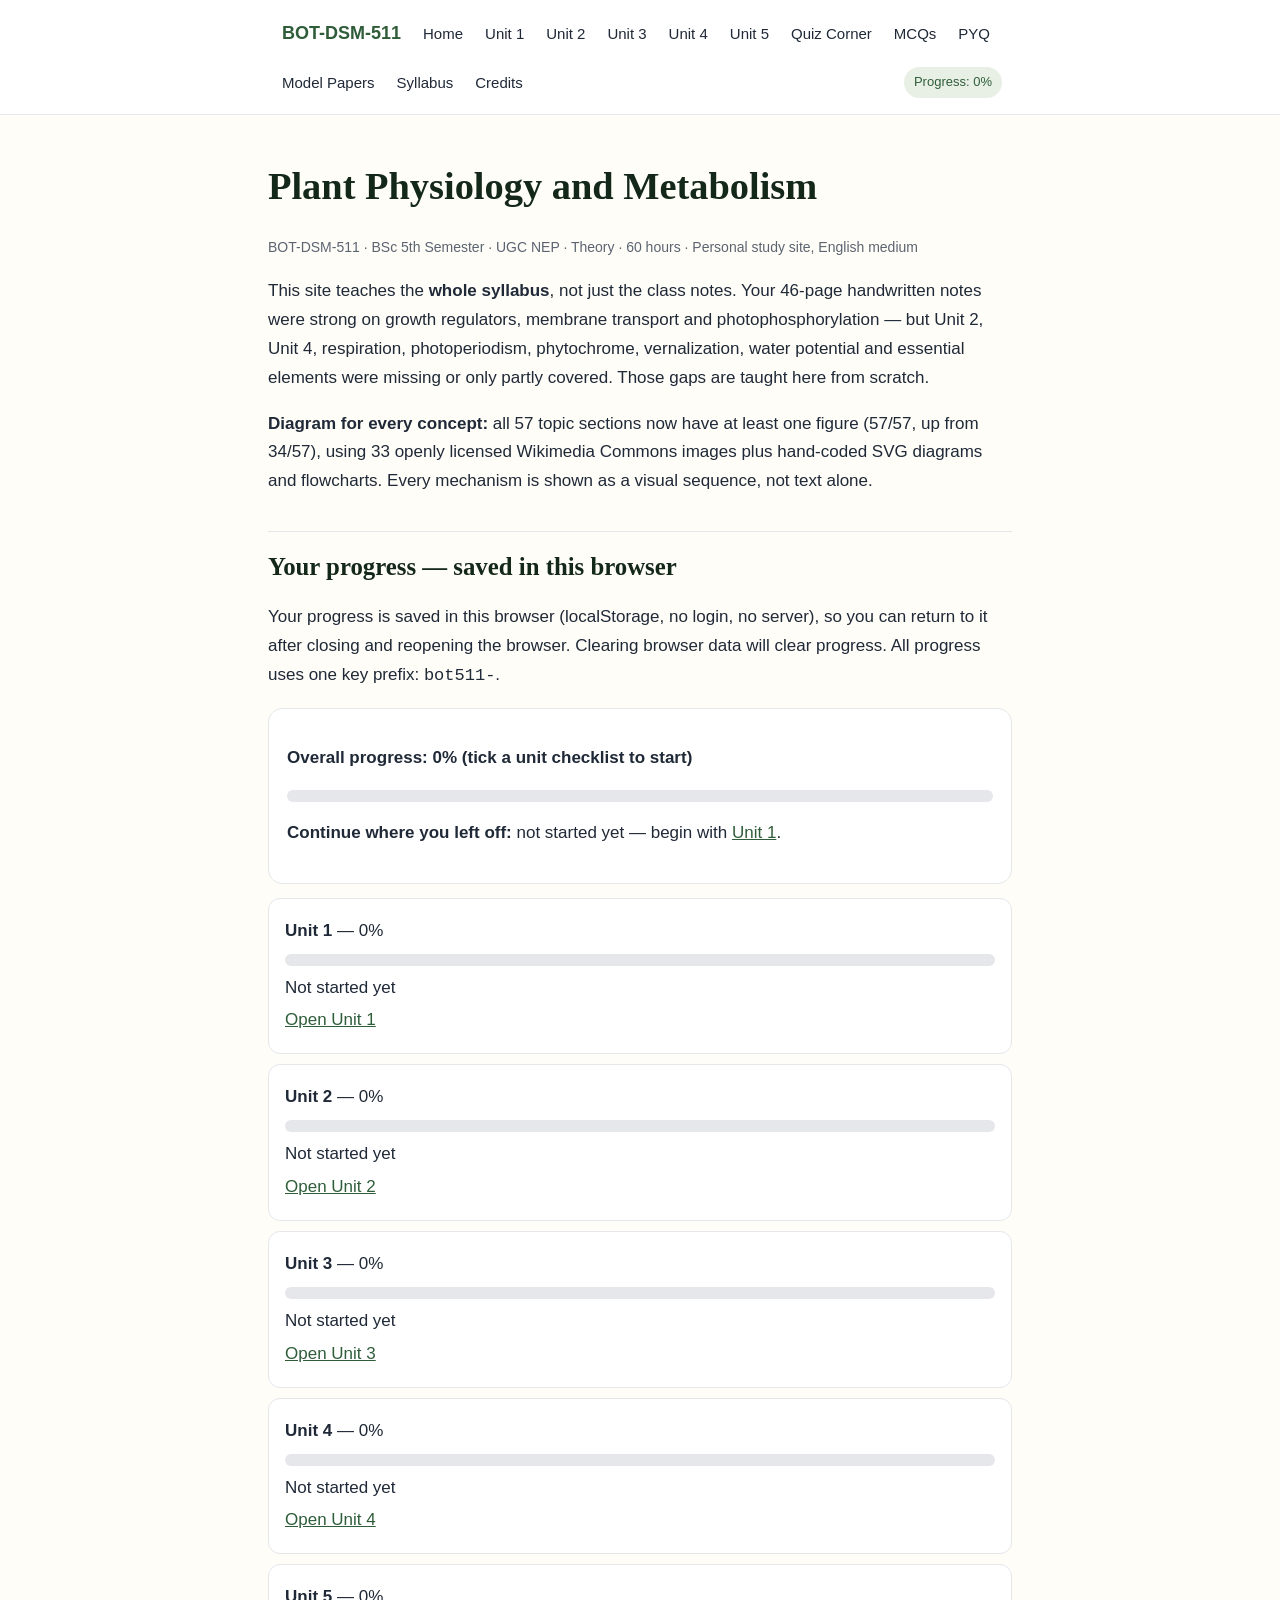
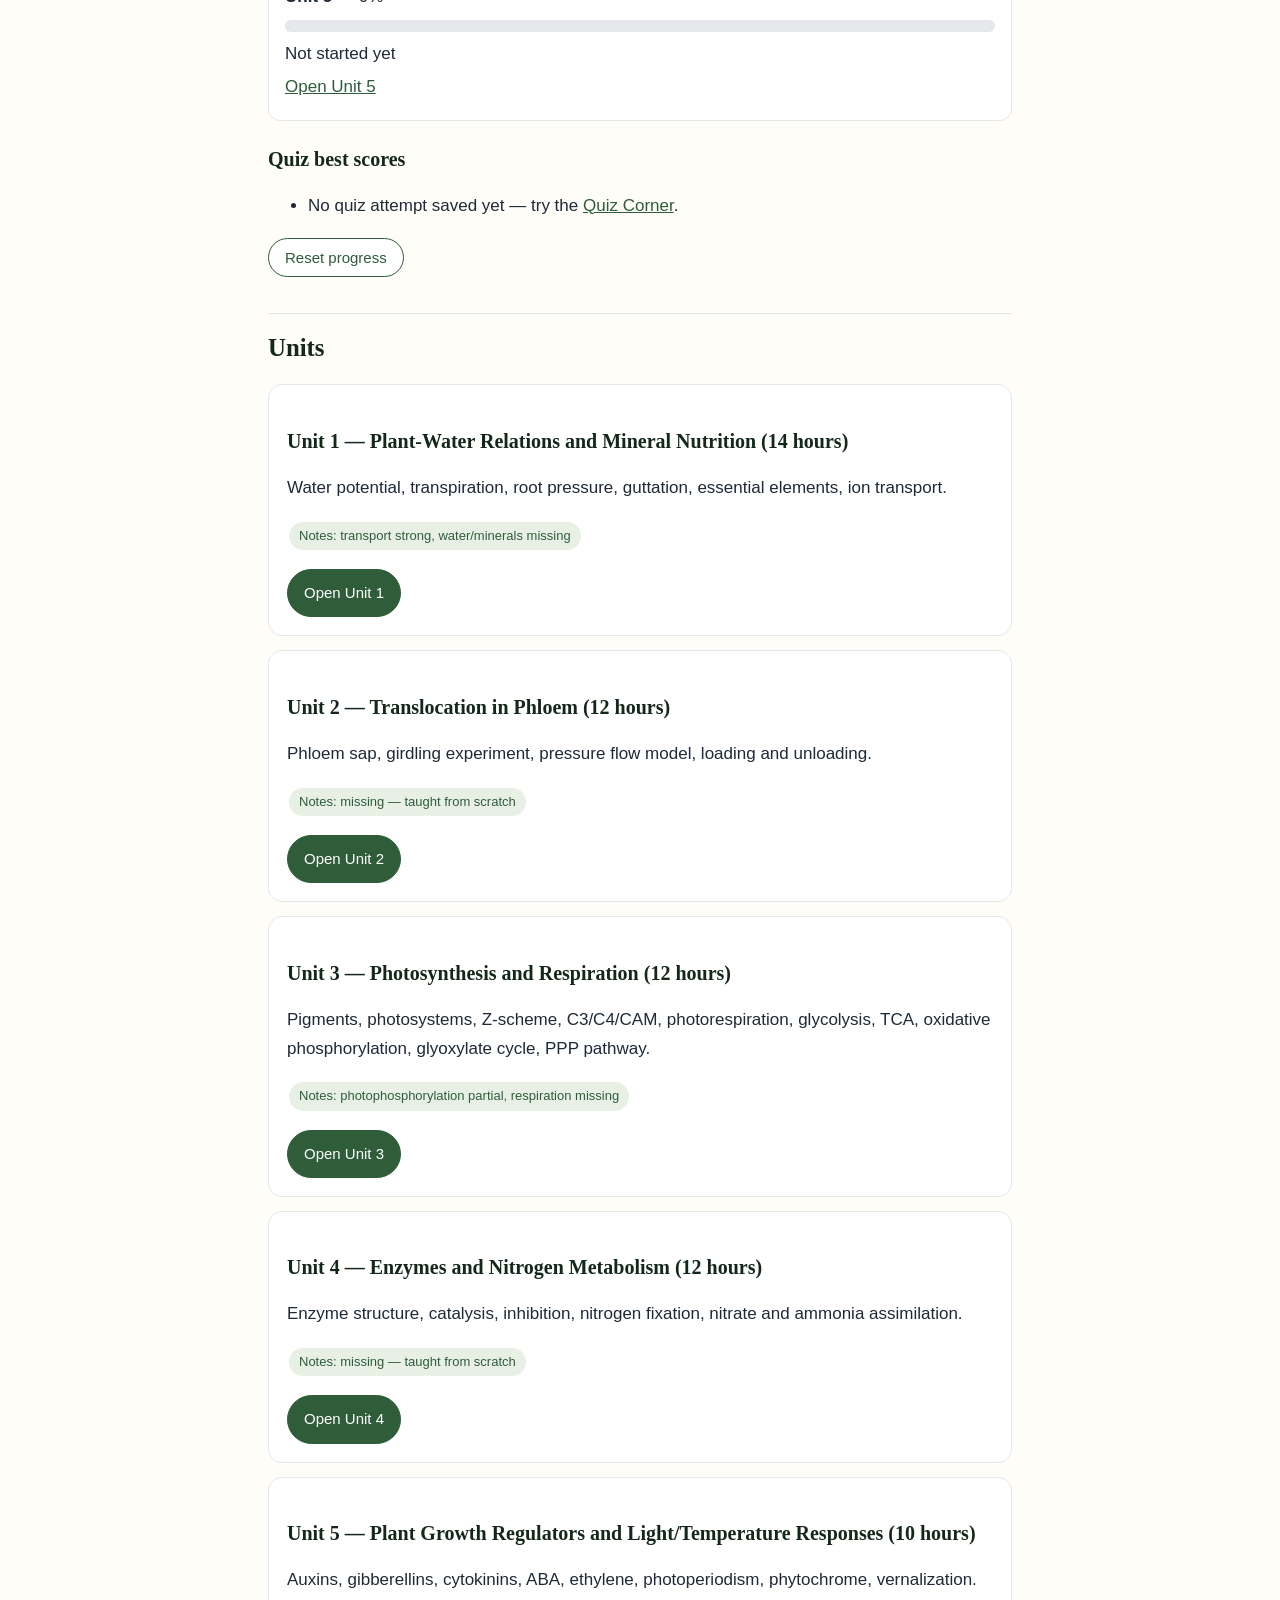
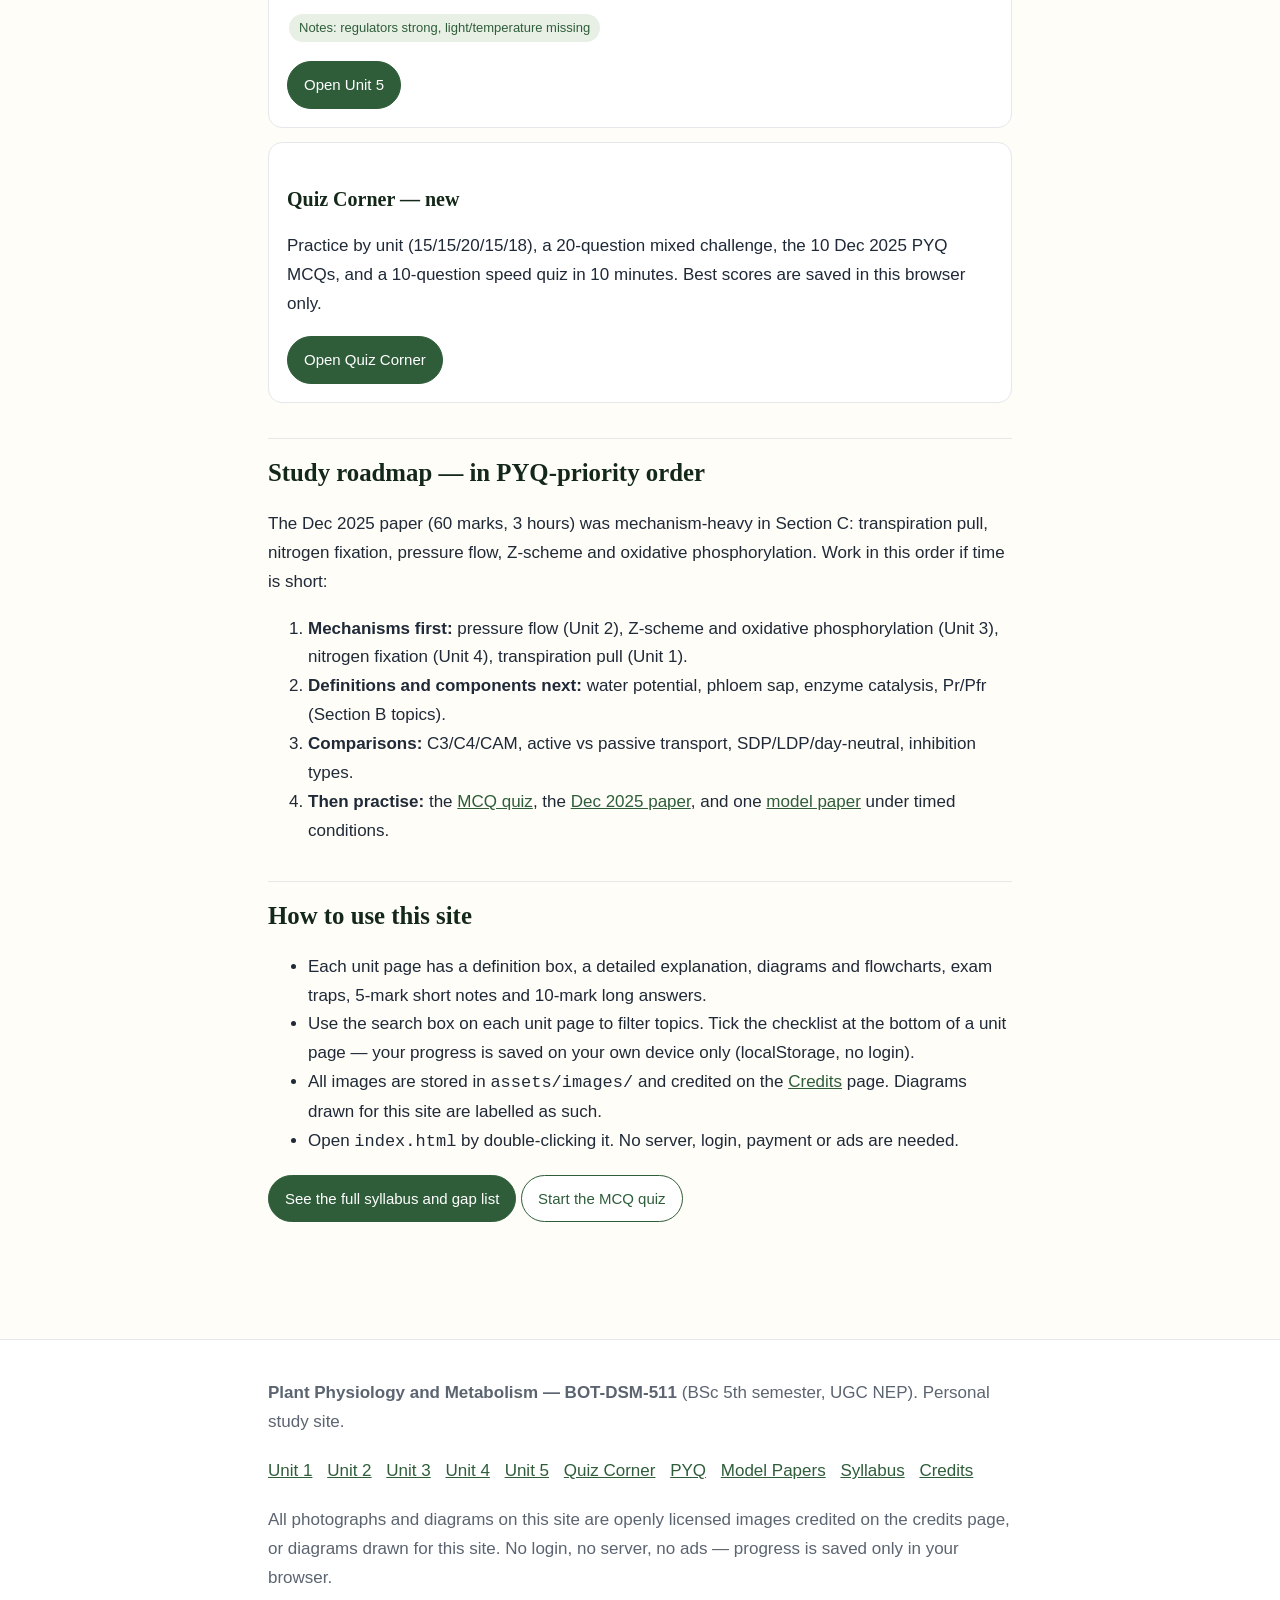
==== bot/index.html @ fbeeac56 "Botany Theory Upload" ====
<!DOCTYPE html><html lang="en"><head><meta charset="utf-8"><meta name="viewport" content="width=device-width,initial-scale=1">
<title>Plant Physiology and Metabolism — BOT-DSM-511</title><link rel="stylesheet" href="assets/css/style.css"></head>
<body><header class="site"><nav class="nav"><a class="brand" href="index.html">BOT-DSM-511</a><a href="index.html">Home</a><a href="units/unit1.html">Unit 1</a><a href="units/unit2.html">Unit 2</a><a href="units/unit3.html">Unit 3</a><a href="units/unit4.html">Unit 4</a><a href="units/unit5.html">Unit 5</a><a href="quiz.html">Quiz Corner</a><a href="mcq.html">MCQs</a><a href="pyq.html">PYQ</a><a href="model-papers.html">Model Papers</a><a href="syllabus.html">Syllabus</a><a href="credits.html">Credits</a><span class="header-progress" id="headerProgress">Progress: 0%</span></nav></header>
<main>
<h1>Plant Physiology and Metabolism</h1>
<p class="small">BOT-DSM-511 &middot; BSc 5th Semester &middot; UGC NEP &middot; Theory &middot; 60 hours &middot; Personal study site, English medium</p>
<p>This site teaches the <strong>whole syllabus</strong>, not just the class notes. Your 46-page handwritten notes were strong on growth regulators, membrane transport and photophosphorylation — but Unit 2, Unit 4, respiration, photoperiodism, phytochrome, vernalization, water potential and essential elements were missing or only partly covered. Those gaps are taught here from scratch.</p><p><strong>Diagram for every concept:</strong> all 57 topic sections now have at least one figure (57/57, up from 34/57), using 33 openly licensed Wikimedia Commons images plus hand-coded SVG diagrams and flowcharts. Every mechanism is shown as a visual sequence, not text alone.</p>
<h2>Your progress — saved in this browser</h2>
<p>Your progress is saved in this browser (localStorage, no login, no server), so you can return to it after closing and reopening the browser. Clearing browser data will clear progress. All progress uses one key prefix: <code>bot511-</code>.</p>
<div class="card"><p><strong>Overall progress: <span id="overallPct">0%</span></strong></p><div class="progress-bar"><span id="overallBar" style="width:0%"></span></div><div id="continueBox"><p>Continue where you left off: not started yet.</p></div></div>
<div class="unit-progress" data-unit-progress="unit1"><p><strong>Unit 1</strong> — <span class="unit-pct">0%</span></p><div class="progress-bar"><span style="width:0%"></span></div><p class="unit-count">Not started yet</p><p><a href="units/unit1.html">Open Unit 1</a></p></div>
<div class="unit-progress" data-unit-progress="unit2"><p><strong>Unit 2</strong> — <span class="unit-pct">0%</span></p><div class="progress-bar"><span style="width:0%"></span></div><p class="unit-count">Not started yet</p><p><a href="units/unit2.html">Open Unit 2</a></p></div>
<div class="unit-progress" data-unit-progress="unit3"><p><strong>Unit 3</strong> — <span class="unit-pct">0%</span></p><div class="progress-bar"><span style="width:0%"></span></div><p class="unit-count">Not started yet</p><p><a href="units/unit3.html">Open Unit 3</a></p></div>
<div class="unit-progress" data-unit-progress="unit4"><p><strong>Unit 4</strong> — <span class="unit-pct">0%</span></p><div class="progress-bar"><span style="width:0%"></span></div><p class="unit-count">Not started yet</p><p><a href="units/unit4.html">Open Unit 4</a></p></div>
<div class="unit-progress" data-unit-progress="unit5"><p><strong>Unit 5</strong> — <span class="unit-pct">0%</span></p><div class="progress-bar"><span style="width:0%"></span></div><p class="unit-count">Not started yet</p><p><a href="units/unit5.html">Open Unit 5</a></p></div>
<h3>Quiz best scores</h3><ul id="quizProgressHome"><li>No quiz attempt saved yet.</li></ul>
<p><button class="btn secondary" type="button" data-reset-progress>Reset progress</button></p>
<h2>Units</h2>
<div class="card"><h3>Unit 1 — Plant-Water Relations and Mineral Nutrition (14 hours)</h3><p>Water potential, transpiration, root pressure, guttation, essential elements, ion transport.</p><p><span class="pill">Notes: transport strong, water/minerals missing</span></p><a class="btn" href="units/unit1.html">Open Unit 1</a></div>
<div class="card"><h3>Unit 2 — Translocation in Phloem (12 hours)</h3><p>Phloem sap, girdling experiment, pressure flow model, loading and unloading.</p><p><span class="pill">Notes: missing — taught from scratch</span></p><a class="btn" href="units/unit2.html">Open Unit 2</a></div>
<div class="card"><h3>Unit 3 — Photosynthesis and Respiration (12 hours)</h3><p>Pigments, photosystems, Z-scheme, C3/C4/CAM, photorespiration, glycolysis, TCA, oxidative phosphorylation, glyoxylate cycle, PPP pathway.</p><p><span class="pill">Notes: photophosphorylation partial, respiration missing</span></p><a class="btn" href="units/unit3.html">Open Unit 3</a></div>
<div class="card"><h3>Unit 4 — Enzymes and Nitrogen Metabolism (12 hours)</h3><p>Enzyme structure, catalysis, inhibition, nitrogen fixation, nitrate and ammonia assimilation.</p><p><span class="pill">Notes: missing — taught from scratch</span></p><a class="btn" href="units/unit4.html">Open Unit 4</a></div>
<div class="card"><h3>Unit 5 — Plant Growth Regulators and Light/Temperature Responses (10 hours)</h3><p>Auxins, gibberellins, cytokinins, ABA, ethylene, photoperiodism, phytochrome, vernalization.</p><p><span class="pill">Notes: regulators strong, light/temperature missing</span></p><a class="btn" href="units/unit5.html">Open Unit 5</a></div>
<div class="card"><h3>Quiz Corner — new</h3><p>Practice by unit (15/15/20/15/18), a 20-question mixed challenge, the 10 Dec 2025 PYQ MCQs, and a 10-question speed quiz in 10 minutes. Best scores are saved in this browser only.</p><a class="btn" href="quiz.html">Open Quiz Corner</a></div><h2>Study roadmap — in PYQ-priority order</h2>
<p>The Dec 2025 paper (60 marks, 3 hours) was mechanism-heavy in Section C: transpiration pull, nitrogen fixation, pressure flow, Z-scheme and oxidative phosphorylation. Work in this order if time is short:</p>
<ol>
<li><strong>Mechanisms first:</strong> pressure flow (Unit 2), Z-scheme and oxidative phosphorylation (Unit 3), nitrogen fixation (Unit 4), transpiration pull (Unit 1).</li>
<li><strong>Definitions and components next:</strong> water potential, phloem sap, enzyme catalysis, Pr/Pfr (Section B topics).</li>
<li><strong>Comparisons:</strong> C3/C4/CAM, active vs passive transport, SDP/LDP/day-neutral, inhibition types.</li>
<li><strong>Then practise:</strong> the <a href="mcq.html">MCQ quiz</a>, the <a href="pyq.html">Dec 2025 paper</a>, and one <a href="model-papers.html">model paper</a> under timed conditions.</li>
</ol>
<h2>How to use this site</h2>
<ul>
<li>Each unit page has a definition box, a detailed explanation, diagrams and flowcharts, exam traps, 5-mark short notes and 10-mark long answers.</li>
<li>Use the search box on each unit page to filter topics. Tick the checklist at the bottom of a unit page — your progress is saved on your own device only (localStorage, no login).</li>
<li>All images are stored in <code>assets/images/</code> and credited on the <a href="credits.html">Credits</a> page. Diagrams drawn for this site are labelled as such.</li>
<li>Open <code>index.html</code> by double-clicking it. No server, login, payment or ads are needed.</li>
</ul>
<p><a class="btn" href="syllabus.html">See the full syllabus and gap list</a> <a class="btn secondary" href="mcq.html">Start the MCQ quiz</a></p>
</main><footer class="site"><div class="footer-inner"><p><strong>Plant Physiology and Metabolism — BOT-DSM-511</strong> (BSc 5th semester, UGC NEP). Personal study site.</p><p><a href="units/unit1.html">Unit 1</a> <a href="units/unit2.html">Unit 2</a> <a href="units/unit3.html">Unit 3</a> <a href="units/unit4.html">Unit 4</a> <a href="units/unit5.html">Unit 5</a> <a href="quiz.html">Quiz Corner</a> <a href="pyq.html">PYQ</a> <a href="model-papers.html">Model Papers</a> <a href="syllabus.html">Syllabus</a> <a href="credits.html">Credits</a></p><p>All photographs and diagrams on this site are openly licensed images credited on the credits page, or diagrams drawn for this site. No login, no server, no ads — progress is saved only in your browser.</p></div></footer><button id="topBtn" class="btn">Back to top</button><script src="assets/js/main.js"></script></body></html>
---- bot/assets/css/style.css ----
/* Plant Physiology and Metabolism — BOT-DSM-511. Plain-CSS fallback: readable without any CDN. */
:root{--ink:#1f2937;--muted:#5b6470;--line:#e5e7eb;--paper:#fffdf8;--green:#2f5d3a;--green2:#e8f0e6;--accent:#b45309;--radius:14px}
*{box-sizing:border-box}
html{scroll-behavior:smooth}
body{margin:0;background:var(--paper);color:var(--ink);font-family:Georgia,serif;font-size:17px;line-height:1.75}
body,button,input{font-family:Georgia,serif}
header.site{position:sticky;top:0;z-index:20;background:#fff;border-bottom:1px solid var(--line)}
.nav{max-width:760px;margin:0 auto;padding:12px 18px;display:flex;gap:14px;align-items:center;flex-wrap:wrap}
.nav a{color:var(--ink);text-decoration:none;font-family:Arial,Helvetica,sans-serif;font-size:15px}
.nav a.brand{font-weight:700;color:var(--green);font-size:18px}
.nav a:hover{text-decoration:underline}
main{max-width:760px;margin:0 auto;padding:22px 18px 80px}
h1,h2,h3{font-family:Georgia,serif;line-height:1.25;color:#14281a}
h1{font-size:2rem} h2{font-size:1.55rem;margin-top:2.2rem;border-top:1px solid var(--line);padding-top:1.2rem} h3{font-size:1.25rem;margin-top:1.6rem}
p,li{font-family:Arial,Helvetica,sans-serif;font-size:17px;line-height:1.7}
a{color:var(--green)}
.card{border:1px solid var(--line);border-radius:var(--radius);padding:18px;background:#fff;margin:14px 0}
.def{border-left:5px solid var(--green);background:var(--green2);padding:14px 18px;border-radius:0 12px 12px 0}
.trap{background:#fef3c7;border:1px solid #fcd34d;border-radius:12px;padding:14px 18px}
.flow{display:flex;flex-direction:column;gap:0;margin:16px 0}
.flow-step{border:1px solid var(--line);background:#fff;border-radius:10px;padding:12px 14px;position:relative}
.flow-arrow{text-align:center;color:var(--green);font-weight:700;line-height:1.2}
table{width:100%;border-collapse:collapse;margin:14px 0;font-family:Arial,Helvetica,sans-serif;font-size:15px;line-height:1.5}
@media(max-width:600px){table{display:block;overflow-x:auto}}
th,td{border:1px solid var(--line);padding:9px;text-align:left;vertical-align:top}
th{background:var(--green2)}
figure{margin:20px 0} figure img,figure svg{width:100%;height:auto;border:1px solid var(--line);border-radius:12px;background:#fff}
figcaption{font-family:Arial,Helvetica,sans-serif;font-size:14px;color:var(--muted);margin-top:8px;line-height:1.5}
button,.btn{display:inline-block;border:1px solid var(--green);background:var(--green);color:#fff;padding:10px 16px;border-radius:999px;cursor:pointer;font-family:Arial,Helvetica,sans-serif;font-size:15px;text-decoration:none}
button.secondary,.btn.secondary{background:#fff;color:var(--green)}
.quiz-q,.key{border:1px solid var(--line);border-radius:12px;padding:16px;background:#fff;margin:14px 0}
.answer{display:none;margin-top:12px;padding:12px;background:var(--green2);border-radius:10px}
.answer.open{display:block}
.opt{width:100%;text-align:left;background:#fff;color:var(--ink);border:1px solid var(--line);margin:6px 0}
.opt:hover{border-color:var(--green)}
.searchbox{width:100%;padding:12px;border:1px solid var(--line);border-radius:10px;font-size:16px}
.toc{background:#fff;border:1px solid var(--line);border-radius:12px;padding:14px 18px}
.toc a{display:block;padding:3px 0}
.small{font-size:14px;color:var(--muted);font-family:Arial,Helvetica,sans-serif}
.pill{display:inline-block;background:var(--green2);color:var(--green);border-radius:999px;padding:3px 10px;font-family:Arial,Helvetica,sans-serif;font-size:13px;margin:2px}
#topBtn{position:fixed;right:16px;bottom:16px;display:none}
.checklist label{display:block;padding:6px 0;font-family:Arial,Helvetica,sans-serif}
@media(min-width:900px){main{max-width:780px} h1{font-size:2.4rem} body{font-size:18px}}
@media print{header.site,#topBtn,.searchbox{display:none} main{max-width:100%}}

/* --- Rebuild: mobile-first responsive, header/footer, progress --- */
html,body{overflow-x:hidden}
img,svg,video{max-width:100%;height:auto}
figure svg text{font-family:Arial,Helvetica,sans-serif}
table{display:block;overflow-x:auto;width:100%}
table table{display:table}
.nav{row-gap:8px}
.nav a{padding:6px 4px}
.header-progress{margin-left:auto;font-family:Arial,Helvetica,sans-serif;font-size:13px;background:var(--green2);color:var(--green);border-radius:999px;padding:4px 10px;white-space:nowrap}
footer.site{border-top:1px solid var(--line);background:#fff;margin-top:20px}
.footer-inner{max-width:780px;margin:0 auto;padding:22px 18px 40px;font-family:Arial,Helvetica,sans-serif;font-size:14px;line-height:1.6;color:var(--muted)}
.footer-inner a{margin-right:10px;display:inline-block;padding:3px 0}
.progress-bar{height:12px;background:var(--line);border-radius:999px;overflow:hidden;margin:8px 0}
.progress-bar > span{display:block;height:100%;background:var(--green);border-radius:999px}
.unit-progress{border:1px solid var(--line);border-radius:12px;padding:14px 16px;background:#fff;margin:10px 0}
.unit-progress p{margin:4px 0}
.opt{width:100%;min-height:48px}
.quiz-opt.correct{border-color:#2f5d3a;border-width:2px;background:#e8f0e6}
.quiz-opt.wrong{border-color:#b45309;border-width:2px;background:#fef3c7}
@media(max-width:600px){
  main{padding:16px 14px 60px}
  h1{font-size:1.6rem} h2{font-size:1.3rem} h3{font-size:1.15rem}
  body,p,li{font-size:17px}
  .nav{padding:10px 14px}
  .nav a.brand{width:100%}
  .header-progress{margin-left:0}
  .btn,button.btn{display:block;width:100%;text-align:center;margin:8px 0}
  .opt{font-size:16px;padding:12px 14px}
  figure{margin:16px 0}
  .footer-inner{padding:18px 14px 36px}
}
@media(min-width:900px){.footer-inner{max-width:780px}}
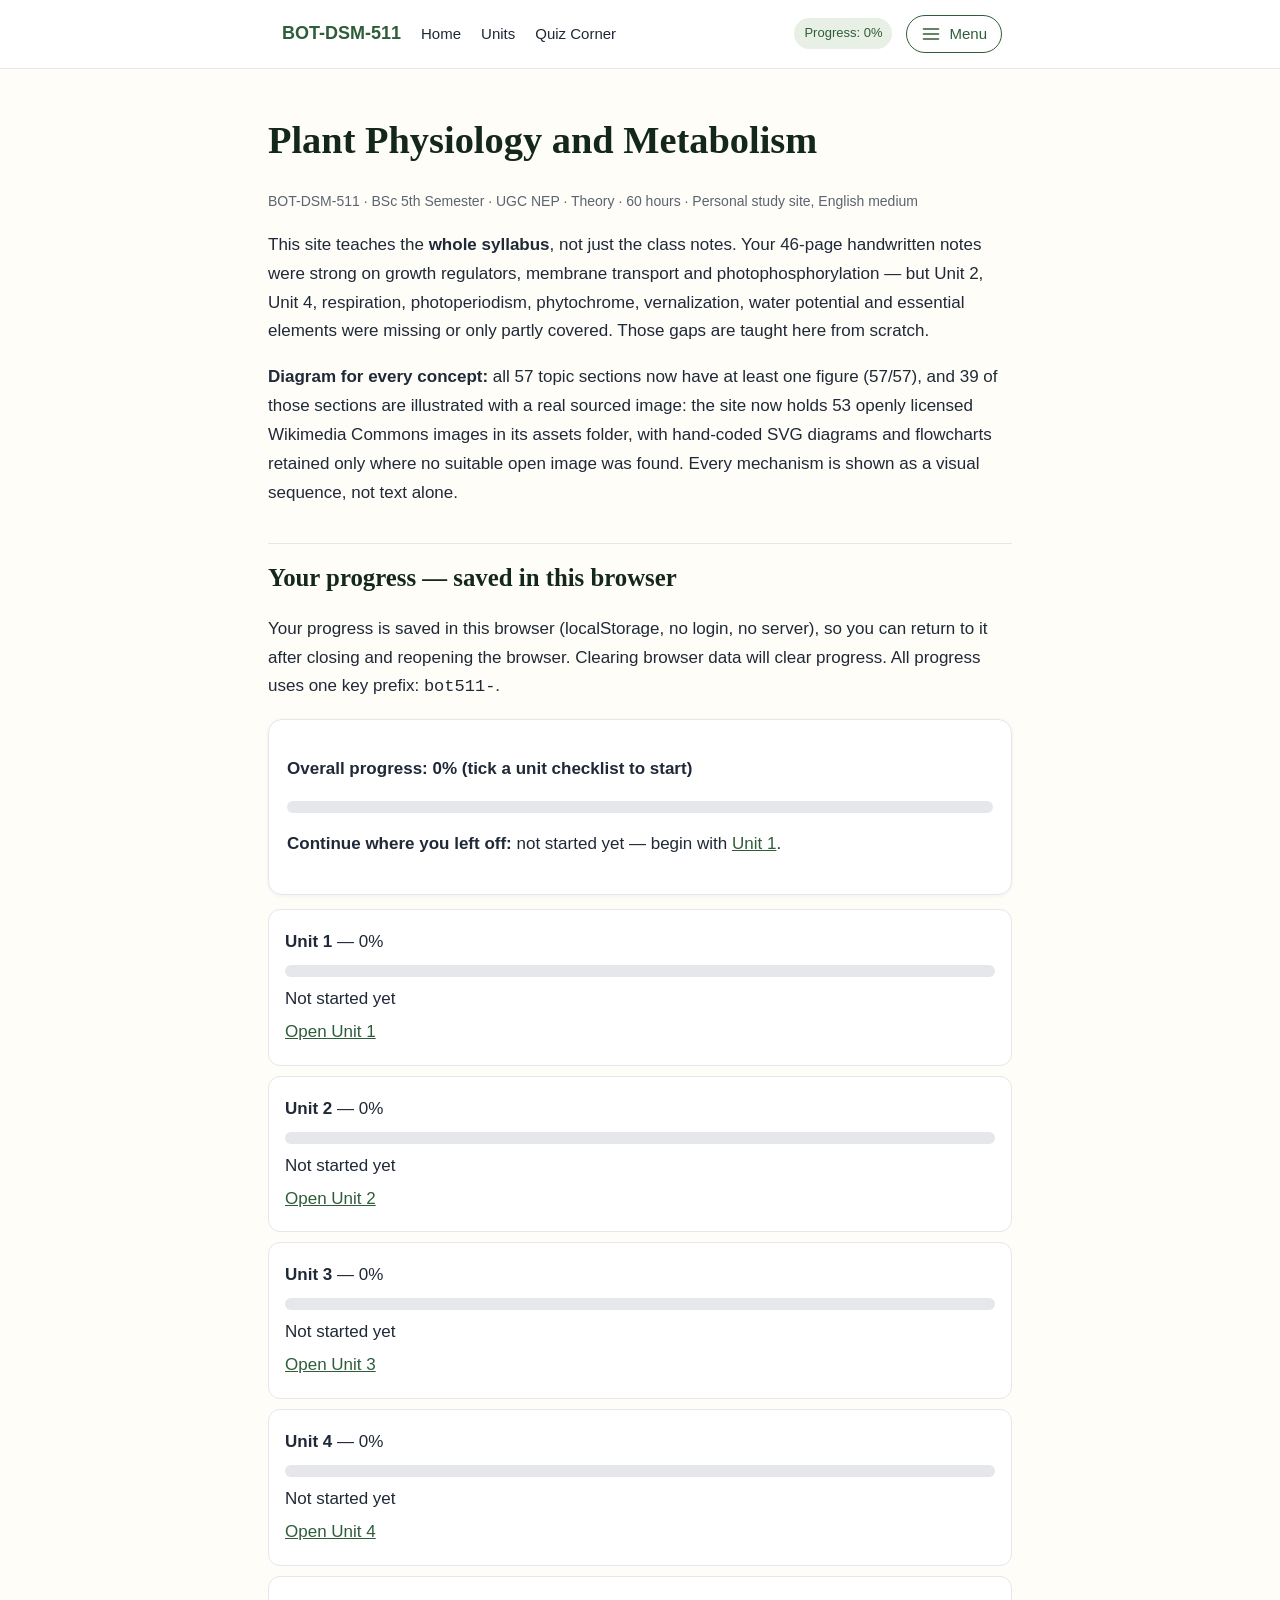
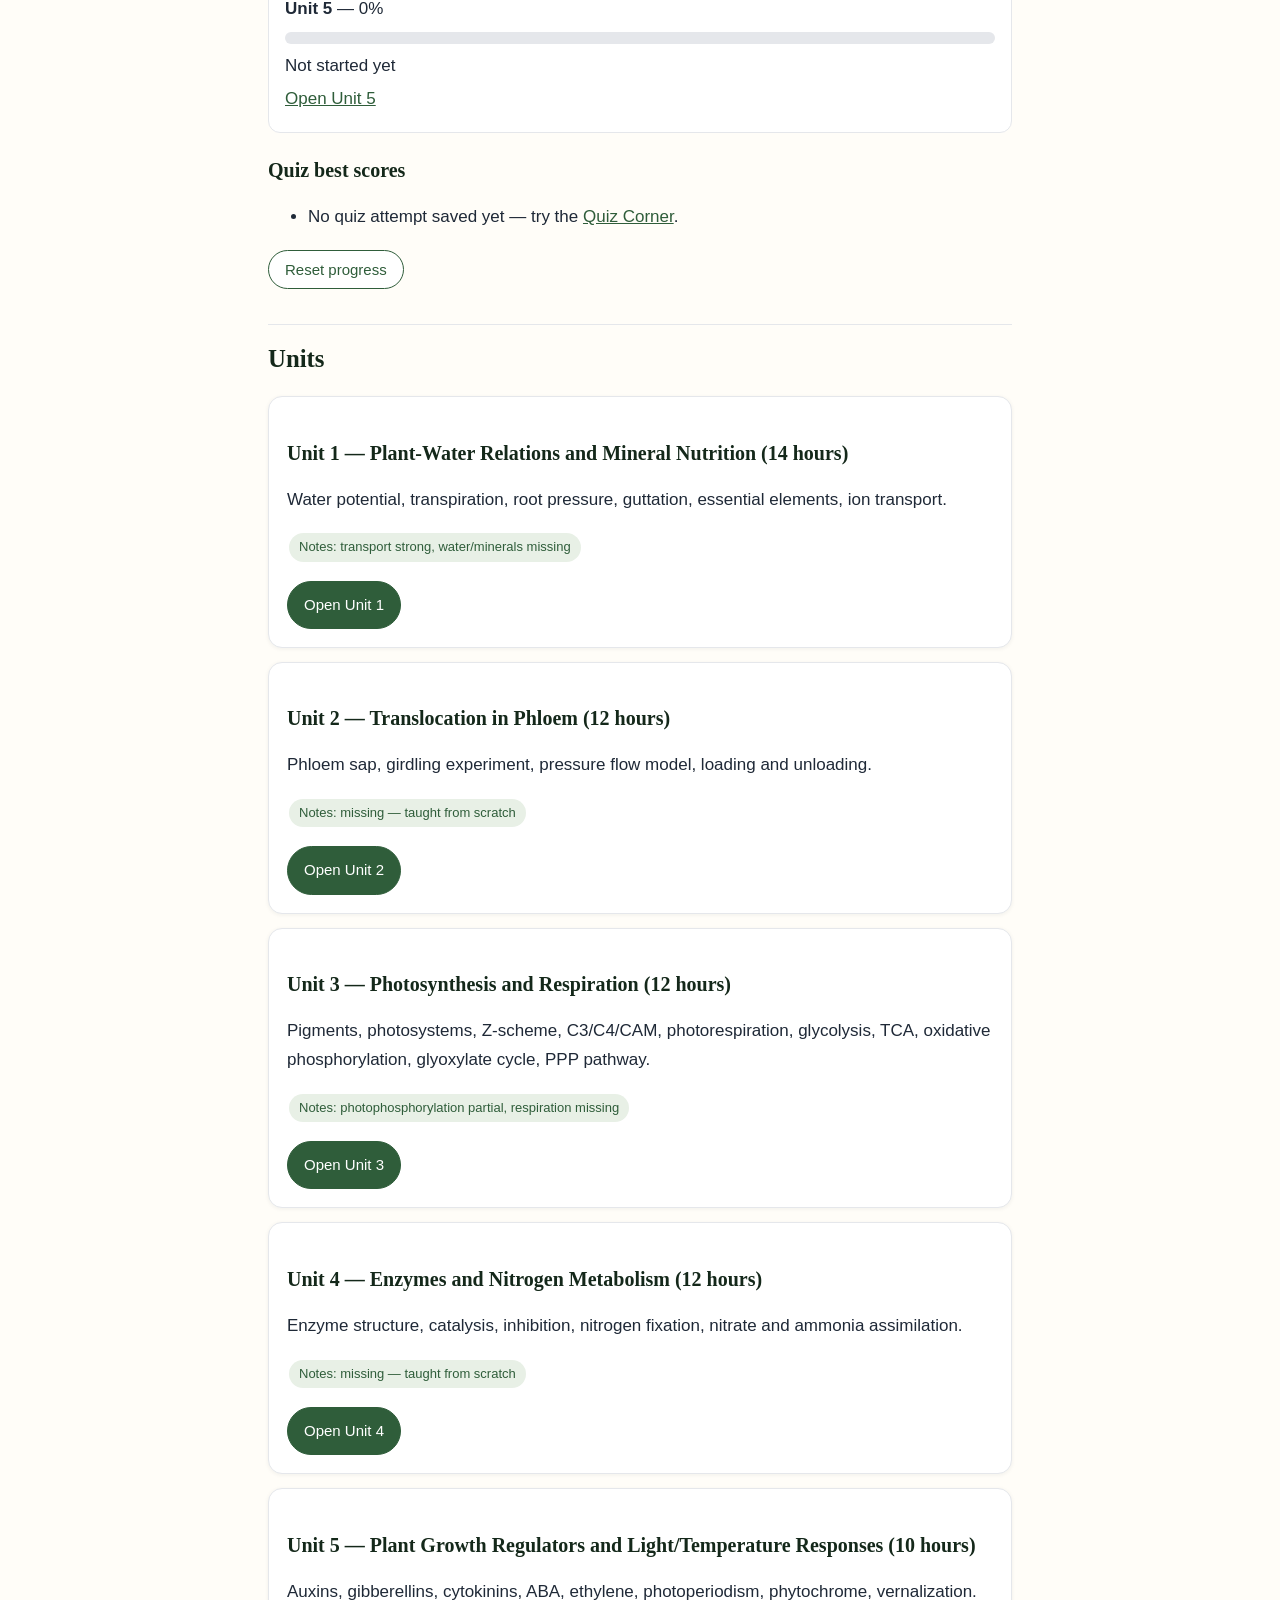
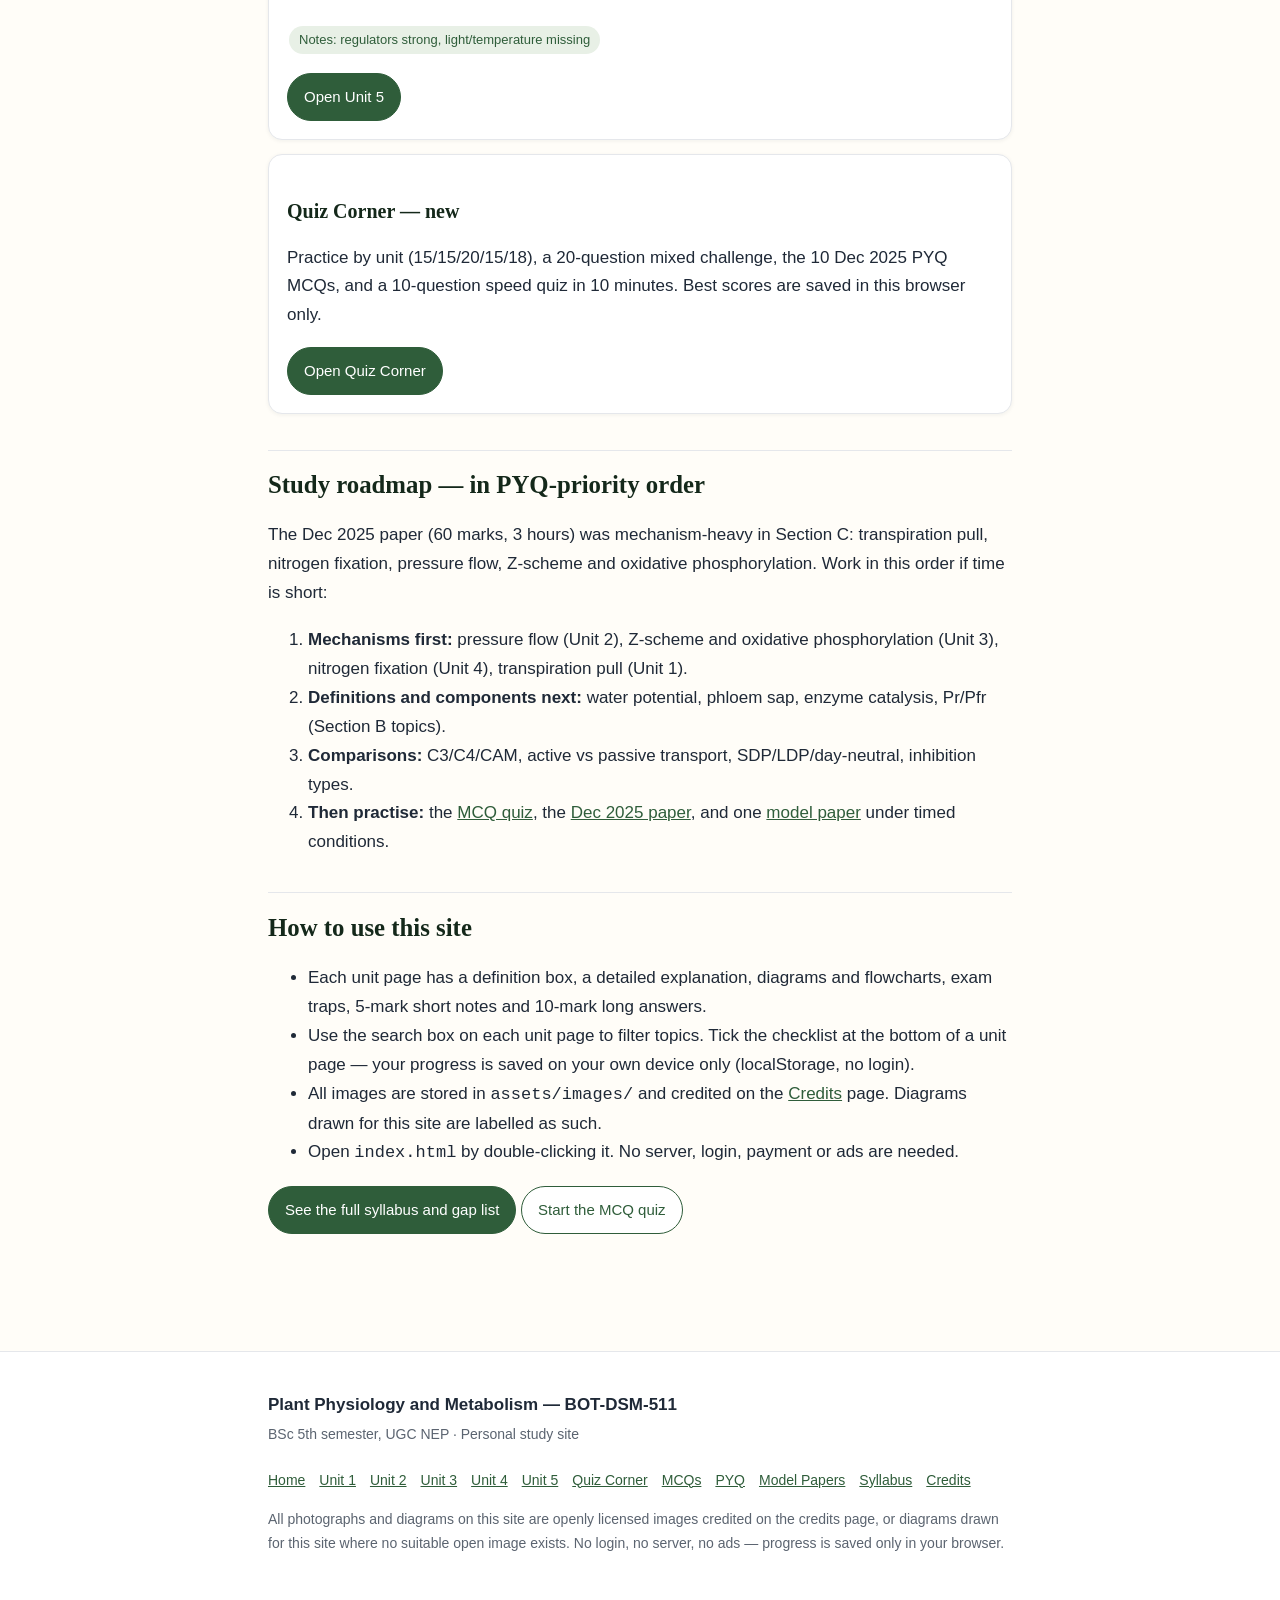
==== commit 496b018e: "update" ====
--- a/bot/index.html
+++ b/bot/index.html
@@ -1,10 +1,10 @@
 <!DOCTYPE html><html lang="en"><head><meta charset="utf-8"><meta name="viewport" content="width=device-width,initial-scale=1">
 <title>Plant Physiology and Metabolism — BOT-DSM-511</title><link rel="stylesheet" href="assets/css/style.css"></head>
-<body><header class="site"><nav class="nav"><a class="brand" href="index.html">BOT-DSM-511</a><a href="index.html">Home</a><a href="units/unit1.html">Unit 1</a><a href="units/unit2.html">Unit 2</a><a href="units/unit3.html">Unit 3</a><a href="units/unit4.html">Unit 4</a><a href="units/unit5.html">Unit 5</a><a href="quiz.html">Quiz Corner</a><a href="mcq.html">MCQs</a><a href="pyq.html">PYQ</a><a href="model-papers.html">Model Papers</a><a href="syllabus.html">Syllabus</a><a href="credits.html">Credits</a><span class="header-progress" id="headerProgress">Progress: 0%</span></nav></header>
+<body><header class="site"><div class="nav"><a class="brand" href="index.html">BOT-DSM-511</a><nav class="nav-primary" aria-label="Primary"><a href="index.html">Home</a><a href="syllabus.html">Units</a><a href="quiz.html">Quiz Corner</a></nav><span class="header-progress" id="headerProgress">Progress: 0%</span><button class="menu-toggle" id="menuToggle" type="button" aria-expanded="false" aria-controls="siteMenu" aria-label="Open menu"><svg viewBox="0 0 24 24" width="20" height="20" aria-hidden="true"><path d="M3 6h18M3 12h18M3 18h18" stroke="currentColor" stroke-width="2" stroke-linecap="round" fill="none"/></svg><span>Menu</span></button><div class="site-menu" id="siteMenu" hidden><p class="menu-heading">Units</p><a href="units/unit1.html">Unit 1 — Water relations &amp; mineral nutrition</a><a href="units/unit2.html">Unit 2 — Translocation in phloem</a><a href="units/unit3.html">Unit 3 — Photosynthesis &amp; respiration</a><a href="units/unit4.html">Unit 4 — Enzymes &amp; nitrogen metabolism</a><a href="units/unit5.html">Unit 5 — Growth regulators &amp; light/temperature</a><p class="menu-heading">Study</p><a href="quiz.html">Quiz Corner</a><a href="mcq.html">MCQs</a><a href="pyq.html">Dec 2025 PYQ</a><a href="model-papers.html">Model Papers</a><a href="syllabus.html">Syllabus</a><a href="credits.html">Image Credits</a></div></div></header>
 <main>
 <h1>Plant Physiology and Metabolism</h1>
 <p class="small">BOT-DSM-511 &middot; BSc 5th Semester &middot; UGC NEP &middot; Theory &middot; 60 hours &middot; Personal study site, English medium</p>
-<p>This site teaches the <strong>whole syllabus</strong>, not just the class notes. Your 46-page handwritten notes were strong on growth regulators, membrane transport and photophosphorylation — but Unit 2, Unit 4, respiration, photoperiodism, phytochrome, vernalization, water potential and essential elements were missing or only partly covered. Those gaps are taught here from scratch.</p><p><strong>Diagram for every concept:</strong> all 57 topic sections now have at least one figure (57/57, up from 34/57), using 33 openly licensed Wikimedia Commons images plus hand-coded SVG diagrams and flowcharts. Every mechanism is shown as a visual sequence, not text alone.</p>
+<p>This site teaches the <strong>whole syllabus</strong>, not just the class notes. Your 46-page handwritten notes were strong on growth regulators, membrane transport and photophosphorylation — but Unit 2, Unit 4, respiration, photoperiodism, phytochrome, vernalization, water potential and essential elements were missing or only partly covered. Those gaps are taught here from scratch.</p><p><strong>Diagram for every concept:</strong> all 57 topic sections now have at least one figure (57/57), and 39 of those sections are illustrated with a real sourced image: the site now holds 53 openly licensed Wikimedia Commons images in its assets folder, with hand-coded SVG diagrams and flowcharts retained only where no suitable open image was found. Every mechanism is shown as a visual sequence, not text alone.</p>
 <h2>Your progress — saved in this browser</h2>
 <p>Your progress is saved in this browser (localStorage, no login, no server), so you can return to it after closing and reopening the browser. Clearing browser data will clear progress. All progress uses one key prefix: <code>bot511-</code>.</p>
 <div class="card"><p><strong>Overall progress: <span id="overallPct">0%</span></strong></p><div class="progress-bar"><span id="overallBar" style="width:0%"></span></div><div id="continueBox"><p>Continue where you left off: not started yet.</p></div></div>
@@ -37,4 +37,4 @@
 <li>Open <code>index.html</code> by double-clicking it. No server, login, payment or ads are needed.</li>
 </ul>
 <p><a class="btn" href="syllabus.html">See the full syllabus and gap list</a> <a class="btn secondary" href="mcq.html">Start the MCQ quiz</a></p>
-</main><footer class="site"><div class="footer-inner"><p><strong>Plant Physiology and Metabolism — BOT-DSM-511</strong> (BSc 5th semester, UGC NEP). Personal study site.</p><p><a href="units/unit1.html">Unit 1</a> <a href="units/unit2.html">Unit 2</a> <a href="units/unit3.html">Unit 3</a> <a href="units/unit4.html">Unit 4</a> <a href="units/unit5.html">Unit 5</a> <a href="quiz.html">Quiz Corner</a> <a href="pyq.html">PYQ</a> <a href="model-papers.html">Model Papers</a> <a href="syllabus.html">Syllabus</a> <a href="credits.html">Credits</a></p><p>All photographs and diagrams on this site are openly licensed images credited on the credits page, or diagrams drawn for this site. No login, no server, no ads — progress is saved only in your browser.</p></div></footer><button id="topBtn" class="btn">Back to top</button><script src="assets/js/main.js"></script></body></html>
+</main><footer class="site"><div class="footer-inner"><p class="footer-title"><strong>Plant Physiology and Metabolism — BOT-DSM-511</strong><br><span class="small">BSc 5th semester, UGC NEP · Personal study site</span></p><nav class="footer-nav" aria-label="Footer"><a href="index.html">Home</a><a href="units/unit1.html">Unit 1</a><a href="units/unit2.html">Unit 2</a><a href="units/unit3.html">Unit 3</a><a href="units/unit4.html">Unit 4</a><a href="units/unit5.html">Unit 5</a><a href="quiz.html">Quiz Corner</a><a href="mcq.html">MCQs</a><a href="pyq.html">PYQ</a><a href="model-papers.html">Model Papers</a><a href="syllabus.html">Syllabus</a><a href="credits.html">Credits</a></nav><p class="small">All photographs and diagrams on this site are openly licensed images credited on the credits page, or diagrams drawn for this site where no suitable open image exists. No login, no server, no ads — progress is saved only in your browser.</p></div></footer><button id="topBtn" class="to-top" type="button" aria-label="Back to top"><svg viewBox="0 0 24 24" width="22" height="22" aria-hidden="true"><path d="M12 19V5M5 12l7-7 7 7" stroke="currentColor" stroke-width="2" stroke-linecap="round" stroke-linejoin="round" fill="none"/></svg></button><script src="assets/js/main.js"></script></body></html>
--- a/bot/assets/css/style.css
+++ b/bot/assets/css/style.css
@@ -75,3 +75,47 @@
   .footer-inner{padding:18px 14px 36px}
 }
 @media(min-width:900px){.footer-inner{max-width:780px}}
+
+/* --- Final version: toggle menu, redesigned back-to-top, section polish --- */
+header.site{transition:box-shadow .2s ease}
+header.site.scrolled{box-shadow:0 4px 18px rgba(20,40,26,.12)}
+.nav{position:relative;align-items:center}
+.nav-primary{display:flex;gap:16px;align-items:center}
+.nav-primary a{padding:6px 2px}
+.menu-toggle{margin-left:0;display:inline-flex;align-items:center;gap:8px;background:#fff;color:var(--green);border:1px solid var(--green);padding:8px 14px;border-radius:999px;font-size:15px}
+.menu-toggle[aria-expanded="true"]{background:var(--green);color:#fff}
+.site-menu{position:absolute;left:18px;right:18px;top:calc(100% + 6px);background:#fff;border:1px solid var(--line);border-radius:14px;box-shadow:0 12px 30px rgba(20,40,26,.14);padding:14px 18px;z-index:30;display:grid;grid-template-columns:1fr 1fr;gap:2px 24px}
+.site-menu[hidden]{display:none}
+.site-menu a{display:block;padding:7px 0;color:var(--ink);text-decoration:none;font-family:Arial,Helvetica,sans-serif;font-size:15px}
+.site-menu a:hover{color:var(--green);text-decoration:underline}
+.menu-heading{grid-column:1 / -1;margin:10px 0 2px;font-family:Arial,Helvetica,sans-serif;font-size:13px;letter-spacing:.06em;text-transform:uppercase;color:var(--muted)}
+.menu-heading:first-child{margin-top:0}
+.to-top{position:fixed;right:20px;bottom:20px;z-index:40;width:56px;height:56px;border-radius:50%;border:none;background:var(--green);color:#fff;display:flex;align-items:center;justify-content:center;box-shadow:0 8px 24px rgba(20,40,26,.35);cursor:pointer;opacity:0;pointer-events:none;transform:translateY(8px);transition:opacity .25s ease,transform .25s ease,background .2s ease}
+.to-top:hover{background:#24452c}
+.to-top.show{opacity:1;pointer-events:auto;transform:translateY(0)}
+.to-top.raised{bottom:96px}
+section{scroll-margin-top:96px}
+section.topic{padding-top:4px}
+section.topic h2,section.topic h3{margin-bottom:.6rem}
+figure{background:#fff;border:1px solid var(--line);border-radius:14px;padding:12px}
+figure img,figure svg{border:none;border-radius:8px}
+figcaption{padding:4px 4px 2px}
+.card{box-shadow:0 1px 4px rgba(20,40,26,.06)}
+.footer-nav{display:flex;flex-wrap:wrap;gap:4px 14px;margin:12px 0}
+.footer-nav a{margin-right:0}
+.footer-title{color:var(--ink)}
+@media(max-width:600px){
+  .nav-primary{display:none}
+  .nav{padding:12px 14px}
+  .nav a.brand{width:auto;flex:1}
+  .header-progress{margin-left:0;order:3}
+  .menu-toggle{margin-left:auto}
+  .site-menu{left:14px;right:14px;grid-template-columns:1fr}
+  .to-top{right:16px;bottom:16px;width:52px;height:52px}
+  .to-top.raised{bottom:88px}
+  main{padding-bottom:110px}
+}
+@media print{header.site,.to-top,.site-menu{display:none!important}}
+/* Override the legacy #topBtn display rule so the new .to-top show/hide (opacity) works. */
+#topBtn{display:flex}
+#topBtn.to-top{position:fixed}
